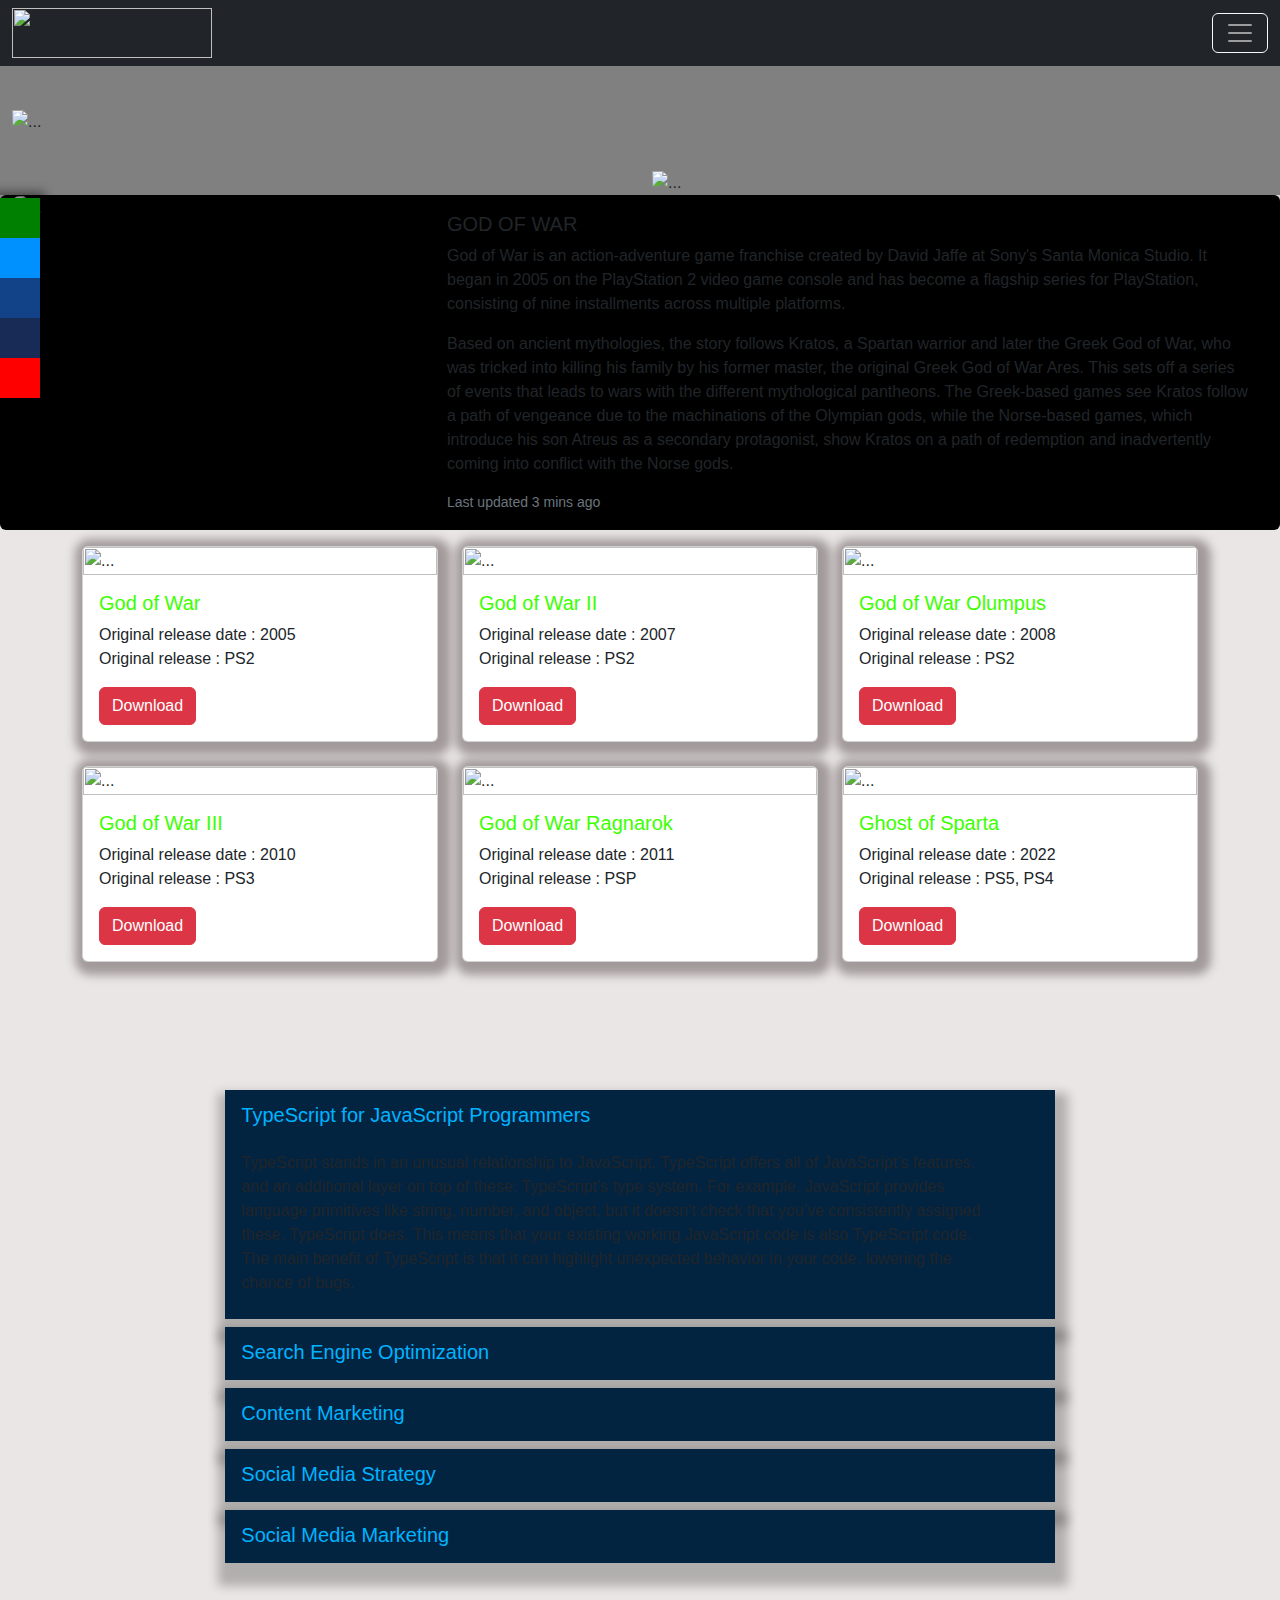
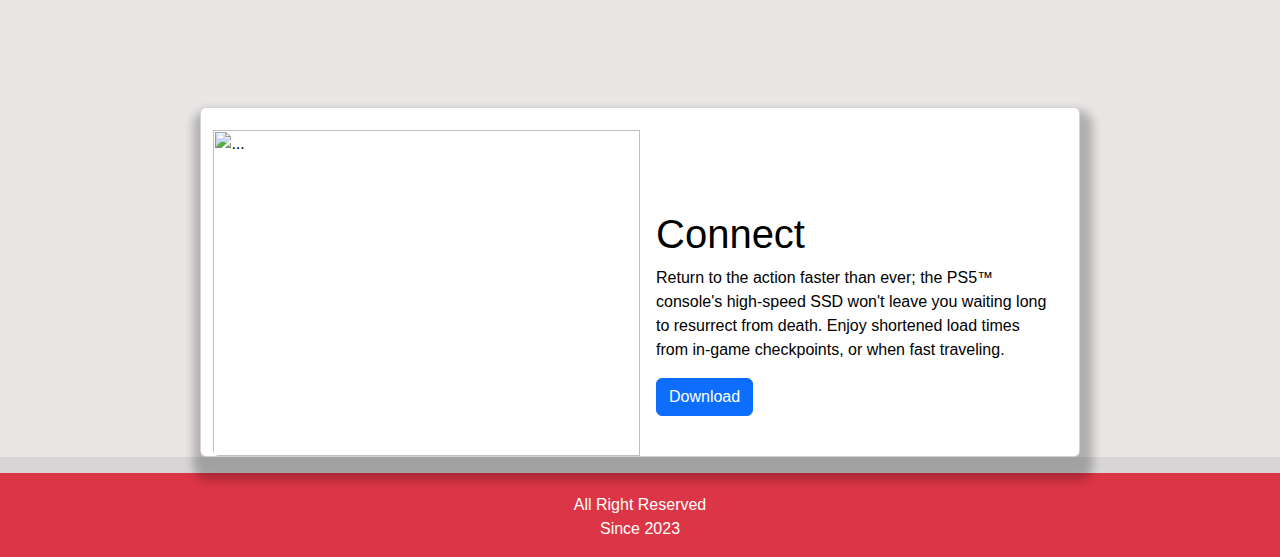
==== index.html @ 4d86305d "Add files via upload" ====
Return to the action faster than ever; the PS5™ console's high-speed SSD won't leave you waiting long to resurrect from death. Enjoy shortened load times from in-game checkpoints, or when fast traveling.<!DOCTYPE html>
<html lang="en">

<head>
  <meta charset="UTF-8">
  <meta http-equiv="X-UA-Compatible" content="IE=edge">
  <meta name="viewport" content="width=device-width, initial-scale=1.0, shrink-to-fit=no">
  <title>GodOFWar</title>
  <!-- mainlinks start -->

  <script src="bootstrap-5.2.1-dist/js/bootstrap.bundle.min.js"></script>
  <link rel="stylesheet" href="bootstrap-5.2.1-dist/css/bootstrap.min.css">
  <link rel="stylesheet" href="jquery/jquery.min.js">
  <link rel="stylesheet" href="css/index.css">
  <link rel="stylesheet" href="css/popup.css">
  <!-- main links end -->
  <!-- new links -->
  <link rel="stylesheet" href="css/nioicon.css">
  <link rel="stylesheet" href="https://cdnjs.cloudflare.com/ajax/libs/bootswatch/4.6.0/darkly/bootstrap.min.css">
  <script src="https://code.jquery.com/jquery-3.6.0.min.js"></script>
  <script src="js/jquery-petty-accordion.js"></script>
  <link rel="stylesheet" href="https://cdnjs.cloudflare.com/ajax/libs/font-awesome/6.2.0/css/all.min.css"
    integrity="sha512-xh6O/CkQoPOWDdYTDqeRdPCVd1SpvCA9XXcUnZS2FmJNp1coAFzvtCN9BmamE+4aHK8yyUHUSCcJHgXloTyT2A=="
    crossorigin="anonymous" referrerpolicy="no-referrer" />
    <link rel="stylesheet" href="css/tab.css">
  <!-- new links end -->
</head>

<body  id="bod">


  <div class="pop">
    <a href="#"> <i class="fa-brands fa-whatsapp"></i> <span>Whatsapp</span></a>
     <a href="#"><i class="fa-brands fa-twitter"> </i><span>Twitter</span></a>
    <a href="#"> <i class="fa-brands fa-square-facebook"></i><span>Facebook</span></a>
     <a href="#"><i class="fa-brands fa-linkedin-in"></i><span>Linkdin</span></a>
     <a href="#"><i class="fa-brands fa-youtube"></i><span>Youtube</span></a>
 </div>

  

  <nav class="navbar bg-dark fixed-top navbar-dark">
    <div class="container-fluid ">
      <img src="image/mainbox1.webp" alt="" class="img-fluid logo-nav">
      <button class="navbar-toggler bg-dark border-light " type="button" data-bs-toggle="offcanvas"
        data-bs-target="#offcanvasNavbar" aria-controls="offcanvasNavbar">
        <span class="navbar-toggler-icon bg-dark "></span>
      </button>
      <div class="offcanvas offcanvas-end" tabindex="-1" id="offcanvasNavbar" aria-labelledby="offcanvasNavbarLabel">
        <div class="offcanvas-header">
          <img src="image/logo.webp" alt="" class="img-fluid logo-nav">


          <button type="button" class="btn-close" data-bs-dismiss="offcanvas" aria-label="Close"></button>
        </div>
        <div class="offcanvas-body bg-black" >
          <h4>MY Profile</h4> 
          <img src="image/mainboxbg.webp" alt="" style="width:100px; height: 100px; border-radius: 50px; border: 1px solid white; margin: 10px 10px 10px 0px;">
        

          <ul class="navbar-nav justify-content-end flex-grow-1 pe-3">
            <li class="nav-item">
              <h6 >God Of War</h6>
            </li>
            <li class="nav-item">
              <a class="nav-link" href="#">Link</a>
            </li>
            <li class="nav-item dropdown">
              <a class="nav-link dropdown-toggle" href="#" role="button" data-bs-toggle="dropdown"
                aria-expanded="false">
                Dropdown
              </a>
              <ul class="dropdown-menu">
                <li><a class="dropdown-item" href="#">Action</a></li>
                <li><a class="dropdown-item" href="#">Another action</a></li>
                <li>
                  <hr class="dropdown-divider">
                </li>
                <li><a class="dropdown-item" href="#">Something else here</a></li>
              </ul>
            </li>
          </ul>
          <form class="d-flex" role="search">
            <input class="form-control me-2" type="search" placeholder="Search" aria-label="Search">
            <button class="btn btn-outline-success" type="submit">Search</button>
          </form>
        </div>
      </div>
    </div>
  </nav>
  <!-- box1 start -->
  <!-- video start -->
  <!-- <div class="container-fluid blender row ">
    <video src="video/gow1.mp4" class="" autoplay muted loop></video>
    <p class="container-fluid col 5 ">WAR</p>
  </div>  -->
  <!-- video tag end -->
  <div class="container-fluid ">
    <div class="row  bgrow god1">
      <div class="col-sm-6 ">
        <img src="image/mainbox1.webp" class="img-fluid logo1" alt="...">

      </div>
      <div class="col-sm-6">
        <img src="image/mainboxbg.webp" class="img-fluid logo2" alt="...">

      </div>
    </div>
  </div> 
<!-- video tag end -->

<div class="card mb-3 container-fluid bg-black" style="max-width: 100%;">
  <div class="row g-0">
    <div class="col-md-4">
      <img src="image/peakpx (2).jpg" class="img-fluid rounded-start" alt="...">
    </div>
    <div class="col-md-8">
      <div class="card-body">
        <h5 class="card-title">GOD OF WAR</h5>
        <p class="card-text">God of War is an action-adventure game franchise created by David Jaffe at Sony's Santa Monica Studio. It began in 2005 on the PlayStation 2 video game console and has become a flagship series for PlayStation, consisting of nine installments across multiple platforms.</p>
        <p class="paragraph">Based on ancient mythologies, the story follows Kratos, a Spartan warrior and later the Greek God of War, who was tricked into killing his family by his former master, the original Greek God of War Ares. This sets off a series of events that leads to wars with the different mythological pantheons. The Greek-based games see Kratos follow a path of vengeance due to the machinations of the Olympian gods, while the Norse-based games, which introduce his son Atreus as a secondary protagonist, show Kratos on a path of redemption and inadvertently coming into conflict with the Norse gods.</p>
        <p class="card-text"><small class="text-muted">Last updated 3 mins ago</small></p>
      </div>
    </div>
  </div>
</div>
  <!-- card-start -->

 <div class="containeer-fluid cardmain  ">
    <div class="container boxsh">
      <div class="row row-cols-2 row-cols-md-3 g-4">
        <div class="col">
          <div class="card">
            <img src="image/anim2.gif" class="card-img-top" alt="...">
            <div class="card-body">
              <h5 class="card-title">God of War</h5>
              <p class="card-text">Original release date : 2005 <br>
                Original release : PS2</p>
                <button type="button" class="btn btn-danger ">Download</button>
            </div>
          </div>
        </div>
        <div class="col">
          <div class="card">
            <img src="image/anim2.gif" class="card-img-top" alt="...">
            <div class="card-body">
              <h5 class="card-title">God of War II</h5>
              <p class="card-text">Original release date : 2007 <br>
                Original release : PS2</p>
                <button type="button" class="btn btn-danger ">Download</button>
            </div>
          </div>
        </div>
        <div class="col">
          <div class="card">
            <img src="image/anim2.gif" class="card-img-top" alt="...">
            <div class="card-body">
              <h5 class="card-title">God of War Olumpus</h5>
              <p class="card-text">Original release date : 2008 <br>
                Original release : PS2</p>
                <button type="button" class="btn btn-danger ">Download</button>
            </div>
          </div>
        </div>
        <div class="col">
          <div class="card">
            <img src="image/anim2.gif" class="card-img-top" alt="...">
            <div class="card-body">
              <h5 class="card-title">God of War III</h5>
              <p class="card-text">Original release date : 2010 <br>
                Original release : PS3</p>
                <button type="button" class="btn btn-danger ">Download</button>
            </div>
          </div>
        </div>
        <div class="col">
          <div class="card">
            <img src="image/anim2.gif" class="card-img-top cardimg" alt="...">
            <div class="card-body">
              <h5 class="card-title">God of War Ragnarok</h5>
              <p class="card-text">Original release date : 2011 <br>
                Original release : PSP</p>
                <button type="button" class="btn btn-danger ">Download</button>
            </div>
          </div>
        </div>
        <div class="col">
          <div class="card">
            <img src="image/anim2.gif" class="card-img-top" alt="...">
            <div class="card-body">
              <h5 class="card-title">Ghost of Sparta </h5>
              <p class="card-text">Original release date : 2022 <br>
                Original release : PS5, PS4</p>
                <button type="button" class="btn btn-danger ">Download</button>
            </div>
          </div>
        </div>
      </div>
    </div>

  </div>



  <!--card-ennd -->

  <div class="container-fluid cont">
    <!-- <h1>Simple Pretty Accordion Component Example</h1>
      <p class="lead">A super tiny, Bootstrap-compatible, blazing fast accordion component written in jQuery.</p>
      -->
    <div class="row">
      <div class="col-xl-8 offset-xl-2">
        <ul class="accordion-list list-unstyled">
          <li class="accordion-list-item px-3 py-2 mb-2 open">
            <h5 class=" accordion-title d-flex justify-content-between">
              TypeScript for JavaScript Programmers
              <span class="fa-solid fa-minus"></span>
            </h5>
            <div class="accordion-desc a">
              <p class="pe-5 pt-3 ">
                TypeScript stands in an unusual relationship to JavaScript. TypeScript offers all of JavaScript’s
                features, and an additional
                layer on top of these: TypeScript’s type system.
                For example, JavaScript provides language primitives like string, number, and object, but it doesn’t
                check that you’ve
                consistently assigned these. TypeScript does.
                This means that your existing working JavaScript code is also TypeScript code. The main benefit of
                TypeScript is that it can
                highlight unexpected behavior in your code, lowering the chance of bugs.
              </p>
            </div>
          </li>
          <li class=" accordion-list-item px-3 py-2 mb-2">
            <h5 class="accordion-title d-flex justify-content-between">
              Search Engine Optimization
              <span class="fa-solid fa-plus"></span>
            </h5>
            <div class="accordion-desc" style="display: none;">
              <p class="pt-3 pe-5">
                Lorem ipsum dolor sit amet consectetur adipisicing elit. Dolores quo animi enim illum doloremque quod
                quos quaerat
                quibusdam ullam magnam ab voluptates doloribus neque veritatis repellendus, atque laudantium voluptatum
                facere!
              </p>
            </div>
          </li>
          <li class="accordion-list-item px-3 py-2 mb-2">
            <h5 class="accordion-title d-flex justify-content-between">
              Content Marketing
              <span class="fa-solid fa-plus"></span>
            </h5>
            <div class="accordion-desc" style="display: none;">
              <p class="pt-3 pe-5">
                Lorem ipsum, dolor sit amet consectetur adipisicing elit. Tenetur ad voluptas ipsum, obcaecati quis
                necessitatibus hic
                neque dicta ratione, tempore quae perferendis voluptatum sed id blanditiis iusto voluptates, nemo
                tempora.
              </p>
            </div>
          </li>
          <li class="accordion-list-item px-3 py-2 mb-2">
            <h5 class="accordion-title d-flex justify-content-between">
              Social Media Strategy
              <span class="fa-solid fa-plus"></span>
            </h5>
            <div class="accordion-desc" style="display: none;">
              <p class="pt-3 pe-5">
                Lorem ipsum dolor sit amet consectetur adipisicing elit. Explicabo, perferendis culpa veritatis a
                molestias laboriosam,
                autem cum quaerat assumenda ut harum quia repellendus quasi! Ab fugit inventore eaque deserunt numquam.
              </p>
            </div>
          </li>
          <li class="accordion-list-item px-3 py-2 mb-2">
            <h5 class="accordion-title d-flex justify-content-between">
              Social Media Marketing
              <span class="fa-solid fa-plus"></span>
            </h5>
            <div class="accordion-desc" style="display: none;">
              <p class="pt-3 pe-5">
                Lorem ipsum dolor sit amet consectetur adipisicing elit. Explicabo, perferendis culpa veritatis a
                molestias laboriosam,
                autem cum quaerat assumenda ut harum quia repellendus quasi! Ab fugit inventore eaque deserunt numquam.
              </p>
            </div>
          </li>
        </ul>
      </div>
    </div>
  </div>

  <div class="container-fluid comm" style="max-width: 100%;">
  <div class="card mb-3 community container-fluid bg-white text-black " style="width: 70%;">
    <div class="row g-0">
      <div class="col-md-6">
        <img src="image/anim2.gif" class="img-fluid rounded-start imgg" alt="...">
      </div>
      <div class="col-md-6">
        <div class="card-body icon">
          <h1 class="card-title">Connect</h1>
          <p class="card-text">Return to the action faster than ever; the PS5™ console's high-speed SSD won't leave you waiting long to resurrect from death. Enjoy shortened load times from in-game checkpoints, or when fast traveling.</p>
          <button type="button" class="btn btn-primary ">Download</button><br>
          <br>
          <!-- <p>Lorem ipsum dolor sit amet consectetur adipisicing elit. Molestiae, minus.</p> -->
           <!-- <i class="fa-brands fa-whatsapp"></i>
          <i class="fa-brands fa-twitter"> </i>
          <i class="fa-brands fa-square-facebook"></i>
          <i class="fa-brands fa-linkedin-in"></i>
          <i class="fa-brands fa-instagram"></i> -->
     
        </div>
      </div>
    </div>
  </div>
</div>

<!-- footer start -->
<div class="container-fluid bg-danger footer">
  <div class="row">
    <div class="col ">
      <p class="text-white">All Right Reserved <br>
      Since 2023</p>
    </div>
  </div>
</div>
<!-- footer end -->


</body>

</html>
---- css/index.css ----
*{
    margin: 0;
    padding: 0;
    box-sizing: border-box;
}
body{
    background: rgb(234, 230, 230); 
}
.bgrow{
    background-color: grey;
}
.god1{
    display: flex;
    align-items: center;
}
.logo2{
   margin-top: 20%;   
}
.card-g .card-img-top{
    border: none;
    margin-top: 10%;
}
.box-2 {
    color: white;
    margin-top: -15px; 
}
.blender{
    position: relative;
    padding: 100px;
    top: 0;
    left: 0;
    overflow: hidden;
    height: 70vh;
    width: 100%;
    background-color: white;
   
}
.blender p{
    position: absolute;
    top: 0;
    color: black;  
    background-color: rgb(255, 255, 255);
    /* background-color: black; */
    width: 100%;
    height: 70vh;
    mix-blend-mode: screen;
    text-align: center;
    font-size: 17em;
    font-weight: 1000;
    font-family: cursive;
}

.logo-nav{
    background: transparent;
    width: 200px;
    height: 50px;
}
.cardmain
{
    background: rgb(234, 230, 230);
}
.cardmain .card{
    box-shadow: 3px 3px 10px 10px rgba(134, 124, 124, 0.718);
}

.cont li{
    background-color: rgb(2, 36, 65);
    box-shadow: 3px 13px 10px 10px rgba(0, 0, 0, 0.245);
    
    
}
.cont{
    background: rgb(234, 230, 230);
    padding-top: 10%;
    padding-bottom: 10%;
}
.cont li h5
{
    padding-top: 5px;
}
.cardmain .card-title
{
     color: rgb(60, 255, 0);
}
.cont h5
{
    color: rgb(0, 179, 255);
}

.icon i{
    font-size: 2em;
    padding: 1em;
}
.icon{
    margin-top: 20%;
}
.community{
    background-color: rgb(237, 247, 255);
    box-shadow: 3px 13px 10px 10px rgba(0, 0, 0, 0.245);
}
.comm
{
    background: rgb(234, 230, 230);
}
.imgg
{
    width: 100%;
    
    padding-top: 5%;
}
.footer p
{
   text-align: center; 
   padding: 20px 0px 0px 0px;
}

@media screen and ( max-width: 100px)
{
    .blender p
    {
        width: 100%;
        font-size: 5rem;
        display: flex;
        align-items: center;
        justify-content: center;
        padding-top: 10%;
    }
}
@media screen and ( max-width: 490px)
{
    .blender p
    {
        width: 100%;
        font-size: 7rem;
        height: 50vh;
        display: flex;
        align-items: center;
        justify-content: center;
        padding-top: 13%;
    }
    .blender 
    {
        height: 50vh;
    }
}
@media screen and ( max-width: 490px){
    .paragraph{
        display:none;
    }
}
@media screen and ( max-width: 490px)
{
    .blender p
    {
        width: 100%;
        font-size: 5rem;
        height: 40vh;
        display: flex;
        align-items: center;
        justify-content: center;
        padding-top: 10%;
    }
    .blender 
    {
        height: 40vh;
    }
}
---- css/popup.css ----
.pop {
   
    position: fixed;
    margin-top: 150px;
    width: 40px;
    z-index: 999;
    box-shadow: -2px 1px 10px 7px rgba(0, 0, 0, 0.463); 
}

.pop a {
    display: block;
    height: 40px;
    padding: 10px 10px;
   color: rgb(255, 255, 255);
    width: 40px;
    position: relative;
    transition: all 0.6s;
    /* border-radius: 24px; */
}


.pop span {
    display: inline-block;
    width: 1px;
    padding: 0px;
    position: absolute;
    top: 7px;
    left: 45px;
    color: rgb(255, 255, 255);
    /* text-transform: uppercase; */
    display: none;
    
}
.pop a i{
    color: white;
}
.pop a:nth-child(1)
{
    background-color: green;
   
    
}  
.pop a:nth-child(2)
{
   background-color: rgb(0, 145, 255); 
} 
.pop a:nth-child(3)
{
    background-color: rgb(18, 67, 137);
} 
.pop a:nth-child(4)
{
    background-color: rgb(24, 42, 86);
} 
.pop a:nth-child(5)
{
    background-color: red;
} 
 .pop a:hover{
    width:150px;
    border-radius: 20px;
    
}
.pop a:hover span
{
    display: block;
}
---- css/tab.css ----
*
{
    margin: 0;
    padding: 0;
    box-sizing: border-box;
    font-family: Arial;
}
body
{
    background-color: rgb(215, 213, 213);
    transition: all 1s;
}
.tab-box
{
    width: 60%;
    list-style: none;
    padding: 0;
    margin: 50px;
    position: relative;
   
}
.tab-box input[type="radio"] 
{
    position: absolute;
    top: -9999px;
    left: -9999px; 
}
.tab-box li{
    float: left;
    display: block;
}
.tab-box label
{
    background-color: rgb(132, 5, 200);
    color: aliceblue;
    display: inline-block;
    padding: 20px 15px;
    cursor: pointer;
    margin: 0px 10px 0px 0px;
    border-radius: 20px 0px 20px 0px;
}
.content
{
    background-color: rgb(255, 255, 255);
    padding: 20px;
    border-radius: 0 3px 3px 3px;
    position: absolute;
    left: 0px;
    top: 50px;
    width: 100%;
    display: none;
}
.content p{
    word-wrap: break-word;
    text-align: justify;
    white-space: pre-wrap;
    color: black;
}
.tab-box input[id^="Tab"]:checked + label
{
    background-color: white;
    color: black;
    
}
.tab-box input[id^="Tab"]:checked ~.content
{
    display: block;
}
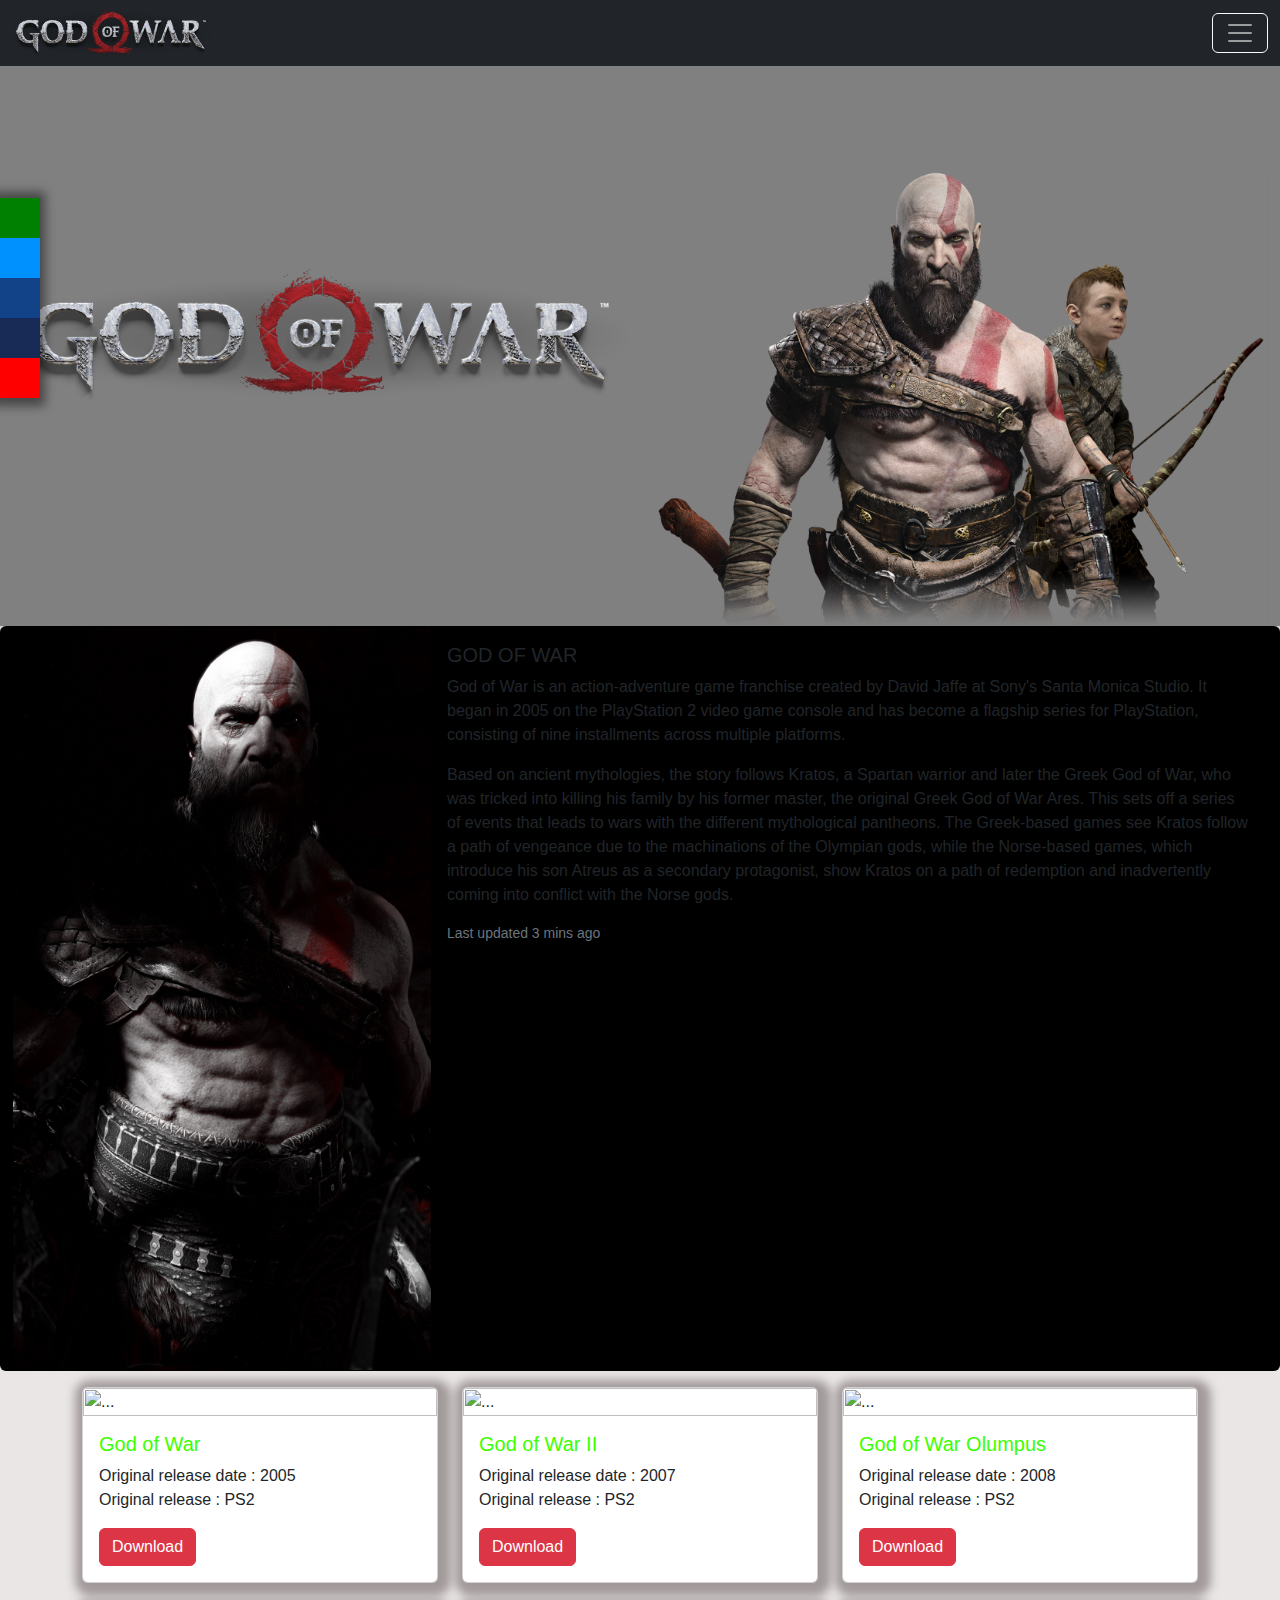
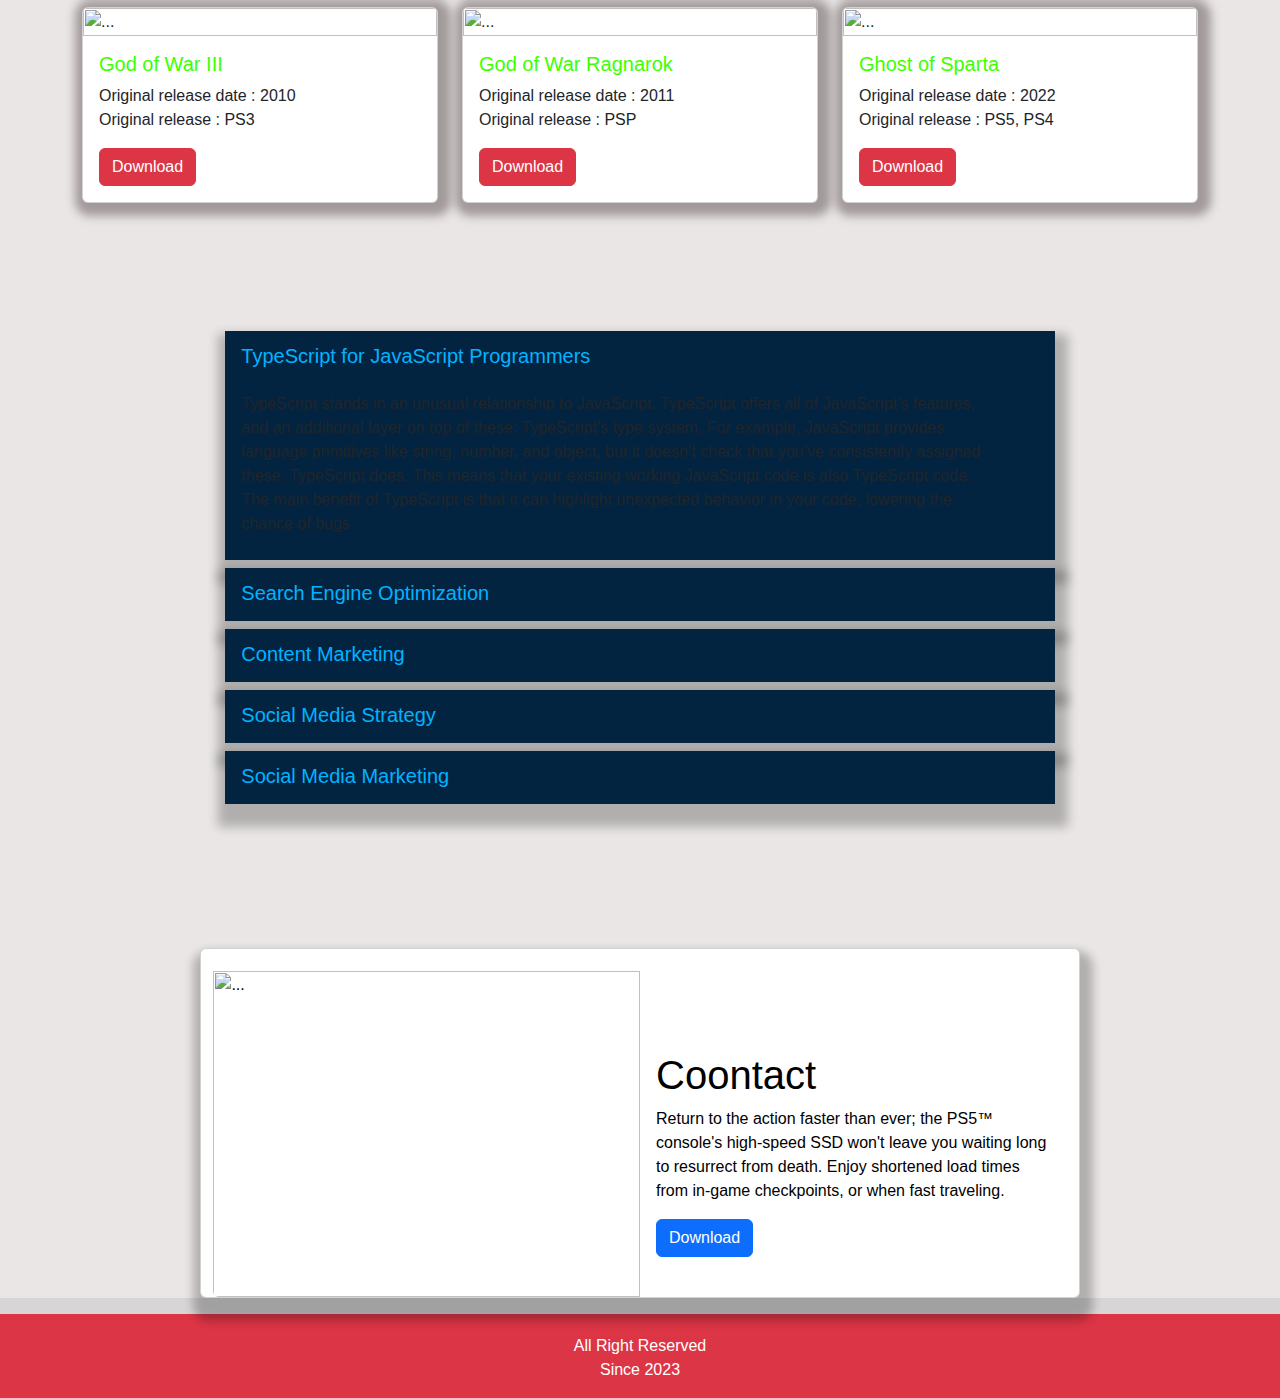
==== commit 98488d25: "Update index.html" ====
--- a/index.html
+++ b/index.html
@@ -297,7 +297,7 @@
       </div>
       <div class="col-md-6">
         <div class="card-body icon">
-          <h1 class="card-title">Connect</h1>
+          <h1 class="card-title">Coontact</h1>
           <p class="card-text">Return to the action faster than ever; the PS5™ console's high-speed SSD won't leave you waiting long to resurrect from death. Enjoy shortened load times from in-game checkpoints, or when fast traveling.</p>
           <button type="button" class="btn btn-primary ">Download</button><br>
           <br>
@@ -328,4 +328,4 @@
 
 </body>
 
-</html>+</html>
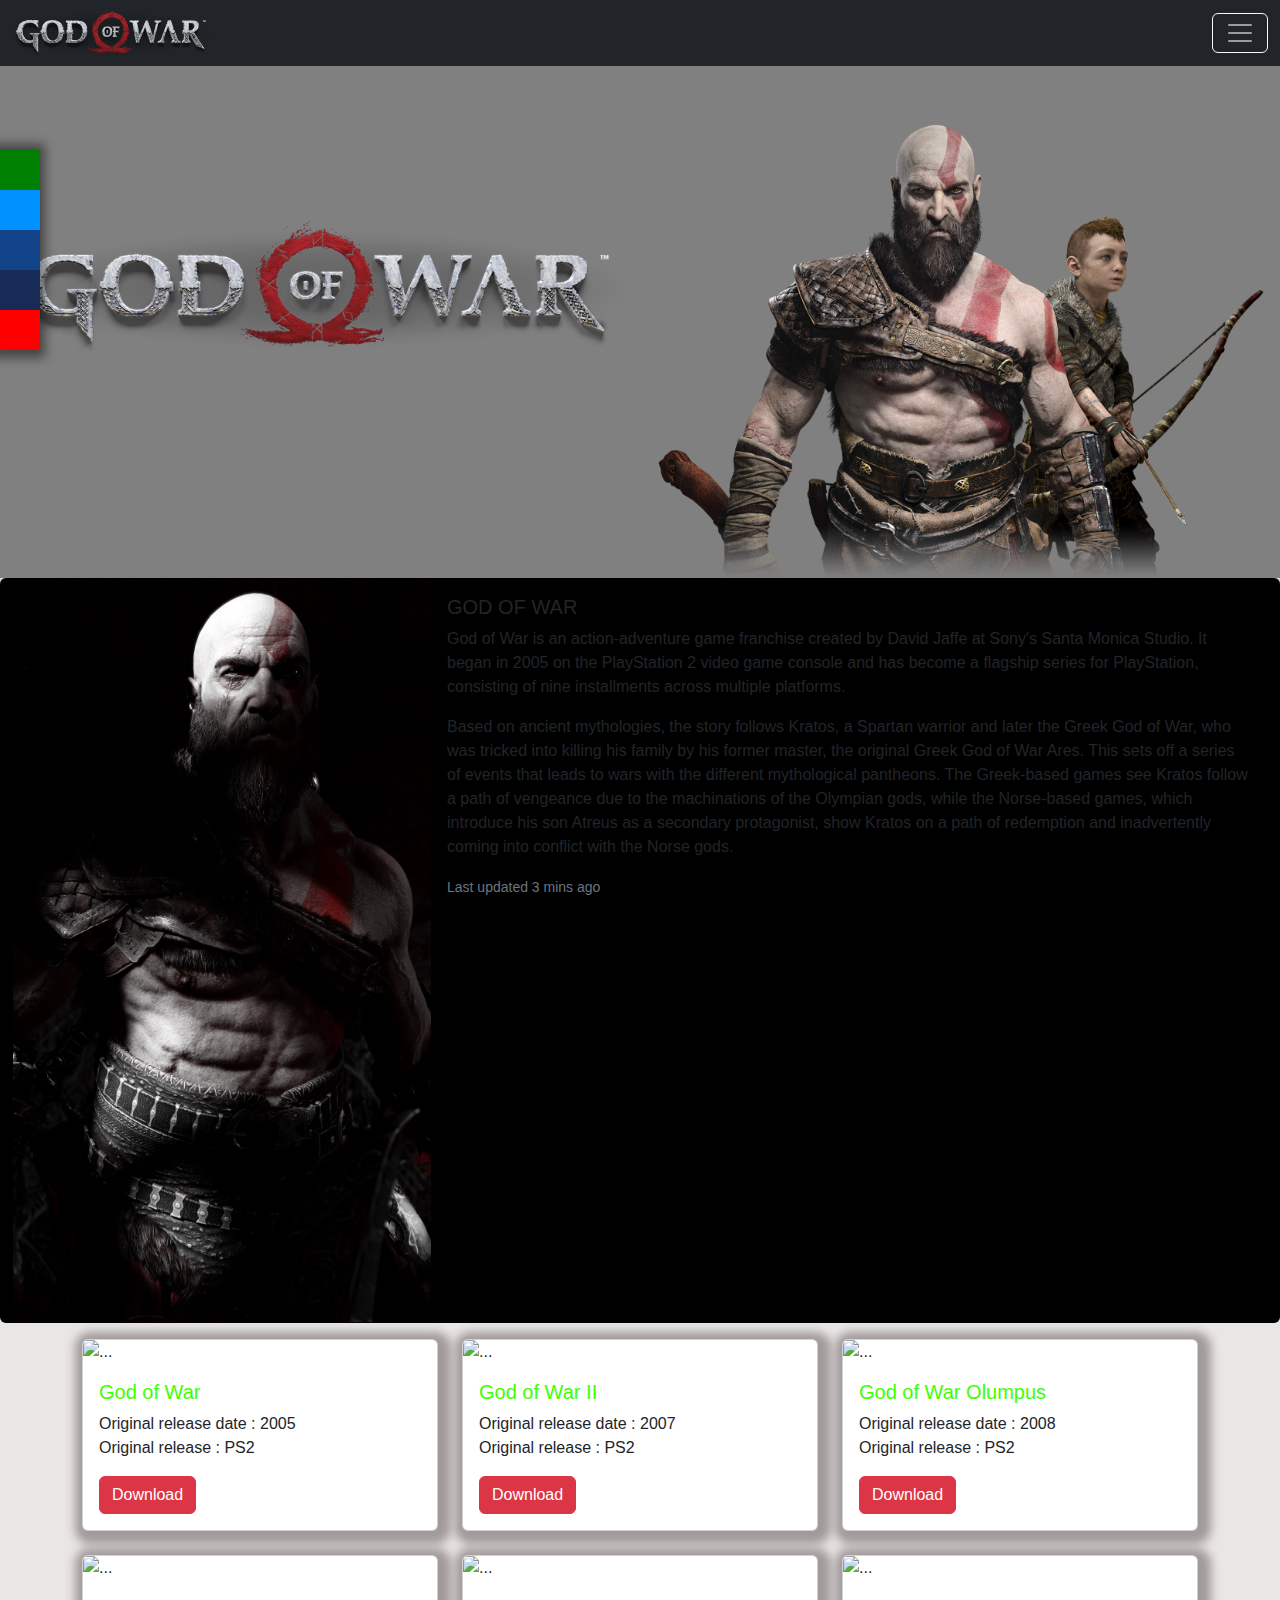
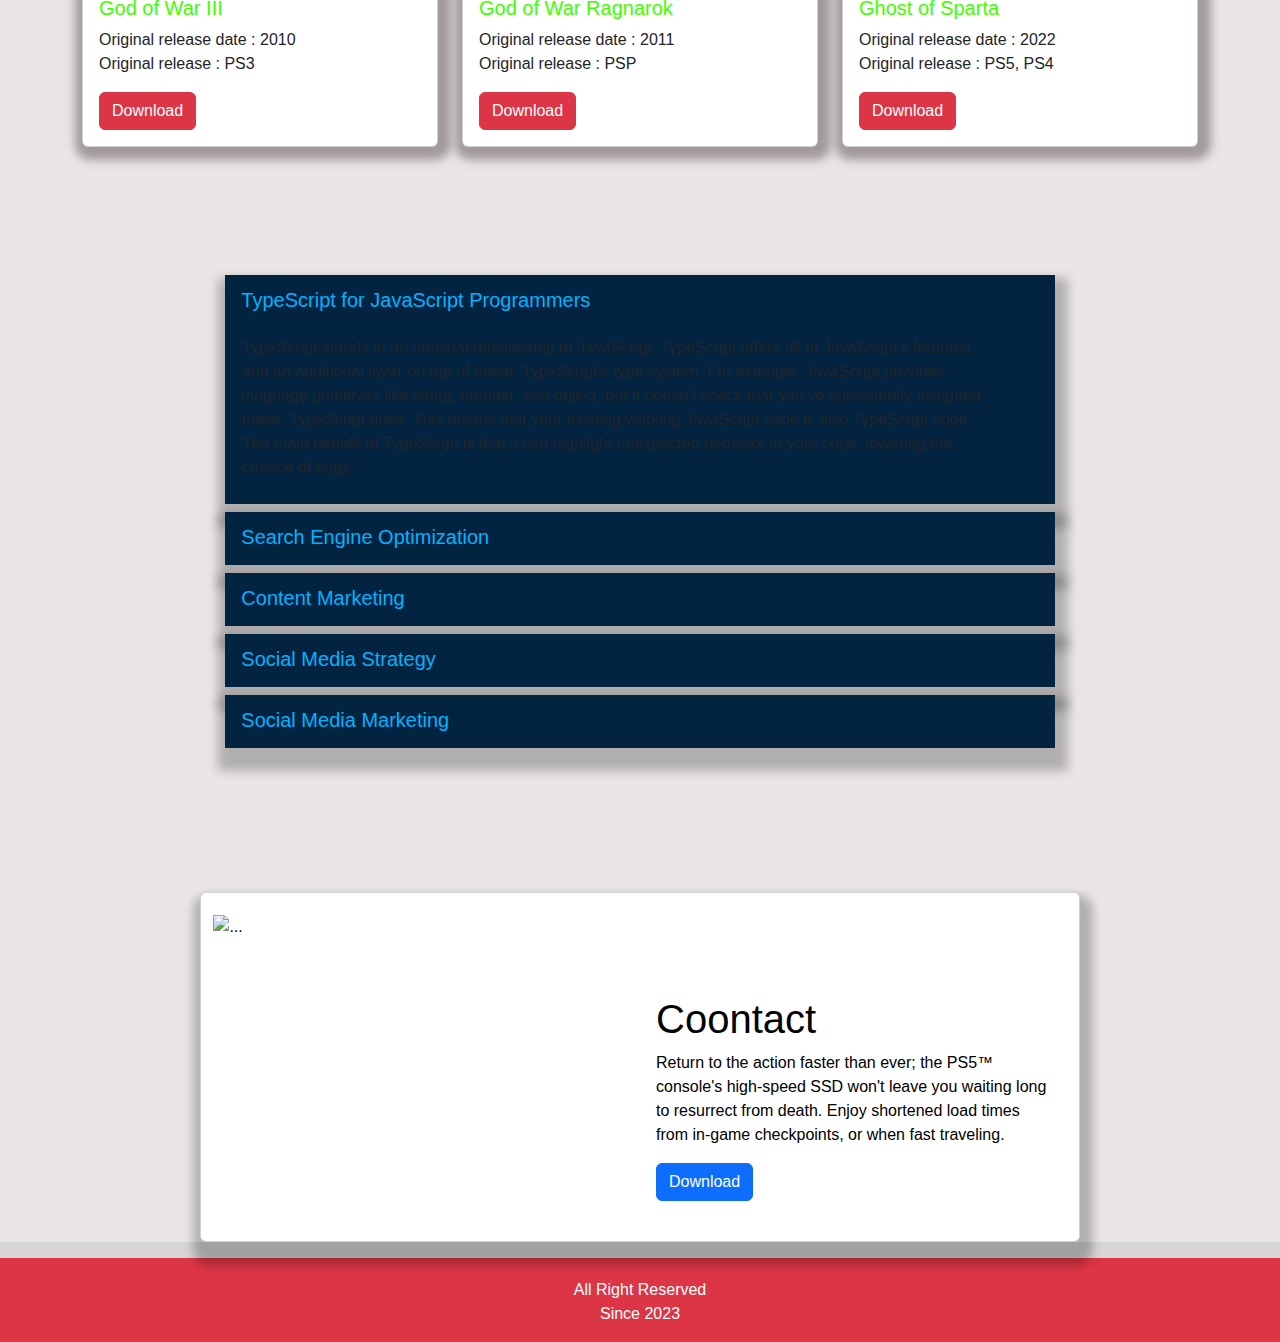
==== commit 51ba5eab: "Update index.html" ====
--- a/index.html
+++ b/index.html
@@ -1,4 +1,4 @@
-Return to the action faster than ever; the PS5™ console's high-speed SSD won't leave you waiting long to resurrect from death. Enjoy shortened load times from in-game checkpoints, or when fast traveling.<!DOCTYPE html>
+<!DOCTYPE html>
 <html lang="en">
 
 <head>
